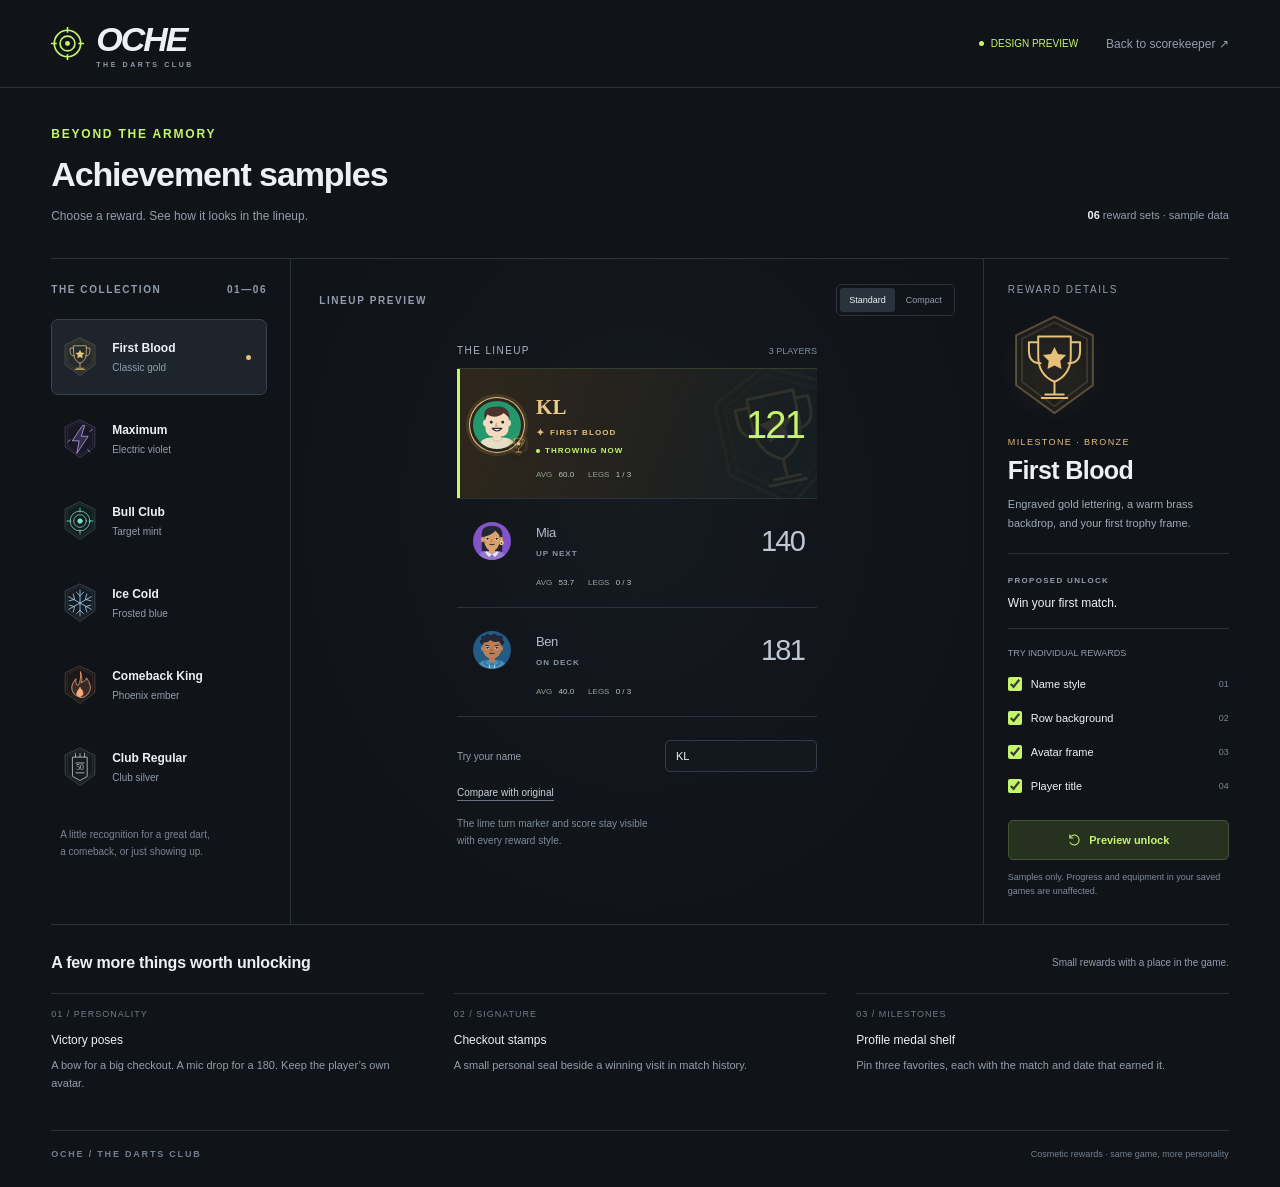
==== achievements-preview.html @ cd063f78 "Add comprehensive tests for achievements, avatar hair, and browser interactions - Implement achievem" ====
<!DOCTYPE html>
<html lang="en">
<head>
  <meta charset="UTF-8">
  <meta name="viewport" content="width=device-width, initial-scale=1">
  <meta name="theme-color" content="#101318">
  <link rel="icon" href="data:image/svg+xml,%3Csvg xmlns='http://www.w3.org/2000/svg' viewBox='0 0 40 40'%3E%3Crect width='40' height='40' rx='10' fill='%23242822'/%3E%3Ccircle cx='20' cy='20' r='13' fill='none' stroke='%23db4e2e' stroke-width='2'/%3E%3Ccircle cx='20' cy='20' r='7' fill='none' stroke='%23db4e2e' stroke-width='2'/%3E%3Ccircle cx='20' cy='20' r='2' fill='%23db4e2e'/%3E%3C/svg%3E">
  <title>OCHE — Achievement samples</title>
  <style>
    :root{color-scheme:dark;--page:#101318;--surface:#171c23;--line:#2a323e;--ink:#edf1f6;--muted:#929dad;--lime:#c5f56b;--reward:#e6bf78;--tint:#31291c;--light:#fff0c9;font-family:Arial,Helvetica,sans-serif}
    *{box-sizing:border-box}body{margin:0;background:var(--page);color:var(--ink)}button,input{font:inherit}button,a,input,label{ -webkit-tap-highlight-color:transparent}button{cursor:pointer}button:focus-visible,a:focus-visible,input:focus-visible{outline:2px solid var(--lime);outline-offset:5px}button{touch-action:manipulation}a{color:inherit;text-decoration:none}svg{display:block}button{color:inherit}button:disabled{opacity:.5;cursor:default}[hidden]{display:none!important}.eyebrow{font-size:10px;letter-spacing:1.8px;text-transform:uppercase;font-weight:700}.muted{color:var(--muted)}
    header{height:88px;border-bottom:1px solid var(--line);display:flex;align-items:center;justify-content:space-between;padding:0 4vw;gap:20px}.brand{display:flex;align-items:center;gap:12px}.brand svg{width:33px;color:var(--lime)}.brand strong{font-size:34px;font-weight:900;font-style:italic;letter-spacing:-2px}.brand small{display:block;font-size:7px;letter-spacing:2.6px;font-weight:700;color:var(--muted);margin-top:2px}.header-right{display:flex;align-items:center;gap:28px}.sample-label{font-size:10px;color:var(--lime);display:flex;align-items:center;gap:7px}.sample-label:before{content:"";width:5px;height:5px;border-radius:50%;background:currentColor}.back{font-size:12px;color:var(--muted)}.back:hover{color:var(--ink)}
    main{max-width:1400px;margin:auto;padding:36px 4vw 28px}.page-title{display:flex;justify-content:space-between;align-items:flex-end;margin-bottom:32px;gap:20px}.page-title .eyebrow{color:var(--lime);margin:0 0 12px}h1{font-size:34px;line-height:1.1;letter-spacing:-1.1px;margin:0;font-weight:700}.page-title p{font-size:12px;line-height:1.7;color:var(--muted);margin:12px 0 0}.sample-count{font-size:11px;color:var(--muted);white-space:nowrap;padding-bottom:5px}.sample-count b{color:var(--ink)}
    .studio{display:grid;grid-template-columns:240px minmax(320px,1fr) 246px;border-top:1px solid var(--line);border-bottom:1px solid var(--line);min-height:588px}.collection{padding:25px 23px 25px 0;border-right:1px solid var(--line)}.section-heading{display:flex;align-items:center;justify-content:space-between;color:var(--muted);margin:0 0 24px;font-size:10px;text-transform:uppercase;letter-spacing:1.6px}.collection-list{display:flex;flex-direction:column;gap:6px}.reward-option{border:1px solid transparent;background:transparent;padding:14px 10px;text-align:left;display:grid;grid-template-columns:38px 1fr 10px;gap:12px;align-items:center;border-radius:7px;min-height:76px;transition:background .2s,border-color .2s}.reward-option:hover{background:#1b222b}.reward-option[aria-pressed="true"]{background:#1d242b;border-color:#39434e}.option-art{width:36px;height:42px;color:var(--swatch)}.option-art svg{width:100%;height:100%}.option-text{min-width:0}.option-text strong{display:block;font-size:12px;font-weight:600}.option-text small{display:block;font-size:10px;color:var(--muted);margin-top:7px}.option-dot{height:5px;width:5px;border-radius:50%;background:transparent}.reward-option[aria-pressed="true"] .option-dot{background:var(--swatch)}.collection-foot{font-size:10px;color:#788595;line-height:1.7;margin:21px 9px 0}
    .preview{position:relative;min-width:0;padding:25px 28px 20px;overflow:hidden;background:radial-gradient(ellipse at 50% 37%,#25303a40,transparent 70%)}.preview-top{display:flex;justify-content:space-between;align-items:center;margin-bottom:18px;gap:12px}.preview-top .section-heading{margin:0}.size-mode{display:flex;gap:2px;padding:3px;border:1px solid var(--line);border-radius:5px}.size-mode button{background:transparent;border:0;font-size:9px;color:var(--muted);padding:7px 9px;border-radius:3px}.size-mode button[aria-pressed="true"]{background:#2a323c;color:var(--ink)}.lineup-shell{max-width:360px;margin:29px auto 0;transition:max-width .25s}.lineup-shell.compact{max-width:280px}.lineup-caption{display:flex;justify-content:space-between;color:#8290a0;align-items:center;margin-bottom:12px;font-size:9px}.lineup-caption strong{letter-spacing:1.4px;font-size:10px;color:#aab4c0;font-weight:500}.roster{border-top:1px solid #34402e;position:relative}.player-row{position:relative;isolation:isolate;display:grid;grid-template-columns:54px minmax(0,1fr) auto;gap:12px;align-items:center;padding:24px 13px 19px;border-bottom:1px solid var(--line);min-height:128px}.player-row>*{position:relative;z-index:1}.player-row.selected{background:#20291e;box-shadow:inset 3px 0 var(--lime);padding-top:26px}.player-row.other{padding:20px 13px;min-height:105px}.player-row.other .player-name{font-size:13px;font-weight:500;color:#b1bdcb}.player-row.other .score{color:#bec8d4;font-size:29px}.player-row.other .portrait{width:44px;height:44px}.player-row.other .turn-label{color:#8a96a5}.portrait{width:54px;height:54px;position:relative;flex-shrink:0;border-radius:50%;padding:3px;display:grid;place-items:center;transition:box-shadow .25s}.portrait>svg{width:100%;height:100%;border-radius:50%;overflow:hidden}.mini-medal{position:absolute;right:-5px;bottom:-5px;width:21px;height:24px;display:none;color:var(--reward);filter:drop-shadow(0 2px 2px #0008)}.mini-medal svg{width:100%;height:100%}.name-area{min-width:0}.player-name{font-size:21px;line-height:1.2;letter-spacing:-.4px;white-space:nowrap;overflow:hidden;text-overflow:ellipsis;display:block;max-width:100%}.turn-label{font-size:8px;color:var(--lime);letter-spacing:1px;margin-top:8px;font-weight:700;display:flex;gap:5px;align-items:center}.turn-label .pip{width:4px;height:4px;background:currentColor;border-radius:50%}.score{font-size:38px;line-height:1;letter-spacing:-1.8px;font-variant-numeric:tabular-nums;color:var(--lime);font-weight:500}.row-stats{grid-column:2/4;display:flex;align-items:center;gap:14px;font-size:8px;color:#93a28f;margin-top:3px}.row-stats b{font-weight:500;color:#bac6b6;margin-left:4px}.cosmetic-title{color:var(--reward);letter-spacing:1.1px;text-transform:uppercase;font-size:8px;font-weight:700;display:flex;gap:5px;align-items:center;margin-top:7px;white-space:nowrap;overflow:hidden;text-overflow:ellipsis}.cosmetic-title:before{content:"✦";font-size:10px}.row-art{position:absolute;inset:0;overflow:hidden;pointer-events:none;z-index:0;display:none}.row-art svg{position:absolute;width:135px;height:160px;right:-29px;top:-13px;color:var(--reward);opacity:.11;transform:rotate(-12deg)}.row-art:after{content:"";position:absolute;inset:0;background:repeating-linear-gradient(115deg,transparent 0 35px,#ffffff03 35px 36px)}
    .show-background .selected{background:linear-gradient(105deg,var(--tint),#171e22 92%)}.show-background .row-art{display:block}.show-frame .selected .portrait{box-shadow:0 0 0 1px var(--reward),0 0 0 4px color-mix(in srgb,var(--reward) 12%,transparent)}.show-frame .mini-medal{display:block}.show-name .selected .player-name{color:var(--reward)}.theme-gold.show-name .selected .player-name{font-family:Georgia,'Times New Roman',serif;font-weight:700;letter-spacing:.1px;background:linear-gradient(120deg,var(--reward),var(--light),var(--reward));background-clip:text;-webkit-background-clip:text;color:transparent}.theme-maximum.show-name .selected .player-name{font-weight:900;font-style:italic;text-transform:uppercase;letter-spacing:.4px;text-shadow:2px 2px 0 #774597}.theme-bull.show-name .selected .player-name{font-weight:700;letter-spacing:1.3px}.theme-ice.show-name .selected .player-name{font-weight:700;letter-spacing:1px;text-shadow:0 0 13px #9cdcff55}.theme-comeback.show-name .selected .player-name{font-weight:900;font-style:italic;text-transform:uppercase;background:linear-gradient(0deg,#f48360,#ffe5a5);background-clip:text;-webkit-background-clip:text;color:transparent}.theme-regular.show-name .selected .player-name{font-family:Georgia,'Times New Roman',serif;letter-spacing:.5px;font-weight:500}.theme-maximum.show-background .row-art:after{background:repeating-linear-gradient(-55deg,transparent 0 22px,#ba94ff0b 22px 24px)}.theme-bull.show-background .row-art svg{transform:rotate(0);right:-18px;opacity:.15}.theme-ice.show-background .row-art:after{background:linear-gradient(125deg,transparent 30%,#bce8ff08 30.5%,transparent 31%,transparent 60%,#bce8ff08 60.5%,transparent 61%)}
    .preview-footer{max-width:360px;margin:23px auto 0}.name-input{display:flex;align-items:center;justify-content:space-between;gap:15px;font-size:10px;color:var(--muted)}.name-input input{min-width:0;width:152px;border:1px solid #323c48;border-radius:5px;padding:9px 10px;background:#13181e;color:var(--ink);font-size:11px}.preview-note{font-size:10px;line-height:1.7;color:#7e8b9b;margin:14px 0 0}.compare{background:transparent;border:0;padding:0 0 2px;font-size:10px;color:#c7d1dd;border-bottom:1px solid #65717e;margin-top:15px}.compare:hover{color:var(--lime)}
    .inspector{border-left:1px solid var(--line);padding:25px 0 25px 24px;min-width:0}.inspector .section-heading{margin-bottom:17px}.emblem{height:107px;margin:2px 0 18px;color:var(--reward);display:flex;align-items:center;position:relative}.emblem:before{content:"";position:absolute;width:112px;height:112px;background:radial-gradient(circle,color-mix(in srgb,var(--reward) 9%,transparent),transparent 69%);left:-10px;top:0}.emblem svg{width:93px;height:107px;filter:drop-shadow(0 6px 9px #0004)}.reward-level{font-size:9px;letter-spacing:1.4px;text-transform:uppercase;color:var(--reward);margin:0 0 9px}h2{font-size:25px;font-weight:600;letter-spacing:-.6px;margin:0 0 10px}.reward-description{font-size:11px;line-height:1.7;color:#9eabba;margin:0}.condition{margin:20px 0 19px;padding:15px 0;border-top:1px solid var(--line);border-bottom:1px solid var(--line)}.condition .eyebrow{font-size:8px;color:var(--muted);letter-spacing:1.3px}.condition p{font-size:12px;line-height:1.6;margin:7px 0 0}.components{border:0;padding:0;margin:0}.components legend{font-size:9px;color:var(--muted);padding:0;margin-bottom:9px}.component{display:flex;gap:9px;align-items:center;font-size:11px;min-height:34px;cursor:pointer}.component input{accent-color:var(--lime);width:14px;height:14px;margin:0}.component span:last-child{margin-left:auto;font-size:9px;color:#798898}.replay{border:1px solid #455335;background:#26321f;color:var(--lime);font-size:11px;font-weight:700;min-height:40px;width:100%;border-radius:5px;margin-top:17px;display:flex;align-items:center;justify-content:center;gap:8px}.replay:hover{background:#344329}.replay svg{width:14px;height:14px}.sample-note{font-size:9px;color:#7e8b9b;line-height:1.6;margin:10px 0 0}
    .more{padding:29px 0 12px}.more-heading{display:flex;justify-content:space-between;align-items:center;gap:20px;margin-bottom:21px}.more h2{font-size:16px;letter-spacing:-.2px;margin:0}.more-heading p{font-size:10px;color:var(--muted);margin:0}.ideas{display:grid;grid-template-columns:repeat(3,1fr);gap:30px}.idea{border-top:1px solid var(--line);padding-top:15px}.idea-number{font-size:9px;letter-spacing:1px;color:#6e7e8b;display:block;margin-bottom:11px}.idea strong{font-size:12px;font-weight:500}.idea p{font-size:11px;line-height:1.7;color:var(--muted);margin:8px 0 0}footer{border-top:1px solid var(--line);margin-top:25px;padding-top:18px;display:flex;justify-content:space-between;gap:20px;font-size:9px;color:#72808f}.footer-brand{letter-spacing:1.8px;font-weight:700}
    .unlock-toast{position:absolute;left:20px;right:20px;bottom:21px;z-index:5;display:flex;align-items:center;gap:14px;padding:18px 21px;border:1px solid color-mix(in srgb,var(--reward) 50%,#2a323e);border-radius:8px;background:#111820f5;box-shadow:0 10px 40px #0008;pointer-events:none;animation:unlock-in .5s cubic-bezier(.2,.8,.2,1) both}.unlock-toast svg{width:42px;height:48px;color:var(--reward)}.unlock-toast small{display:block;color:var(--reward);font-size:8px;letter-spacing:2px;margin-bottom:6px}.unlock-toast strong{font-size:17px;font-weight:600}.unlock-toast p{font-size:10px;color:var(--muted);margin:5px 0 0}.is-revealing .selected{animation:row-reveal .55s ease-out both}.is-unlocking .selected:after{content:"";position:absolute;inset:0;pointer-events:none;background:linear-gradient(110deg,transparent 25%,#ffffff1a 49%,transparent 73%);background-size:250% 100%;animation:reward-shine 1.2s ease-out 1}.theme-ice.show-frame .portrait:after{content:"";position:absolute;width:5px;height:5px;right:0;top:5px;background:#edfbff;transform:rotate(45deg);box-shadow:0 0 9px #afddff;animation:glint 5s ease-in-out infinite}.theme-maximum.show-name .selected .player-name{animation:name-glow 5s ease-in-out infinite}
    @keyframes row-reveal{from{opacity:.4;transform:translateY(6px)}to{opacity:1;transform:none}}@keyframes unlock-in{from{opacity:0;transform:translateY(16px) scale(.97)}to{opacity:1;transform:none}}@keyframes reward-shine{from{background-position:150% 0}to{background-position:-100% 0}}@keyframes glint{0%,70%,100%{opacity:.3;transform:rotate(45deg) scale(.6)}80%{opacity:1;transform:rotate(135deg) scale(1.3)}}@keyframes name-glow{0%,80%,100%{filter:brightness(1)}90%{filter:brightness(1.35)}}
    @media(min-width:1500px){main{padding-top:42px}.studio{grid-template-columns:260px minmax(360px,1fr) 265px}.preview{padding-left:40px;padding-right:40px}}
    @media(max-width:1090px){main{padding-left:25px;padding-right:25px}.studio{grid-template-columns:205px minmax(280px,1fr) 215px}.collection{padding-right:14px}.reward-option{padding-left:6px;gap:9px;grid-template-columns:30px 1fr 5px}.option-art{width:30px}.preview{padding-left:18px;padding-right:18px}.inspector{padding-left:18px}.player-row{grid-template-columns:46px minmax(0,1fr) auto;gap:10px;padding-left:11px;padding-right:11px}.portrait{width:46px;height:46px}.score{font-size:33px}.player-name{font-size:19px}}
    @media(max-width:850px){.studio{grid-template-columns:minmax(0,1fr) 245px}.collection{grid-column:1/-1;border-right:0;border-bottom:1px solid var(--line);padding:20px 0}.collection .section-heading{margin-bottom:13px}.collection-list{display:grid;grid-template-columns:repeat(3,1fr);gap:5px}.reward-option{min-height:65px;padding:9px 12px}.collection-foot{display:none}.preview{padding-top:23px;padding-bottom:28px}.lineup-shell{margin-top:25px}.inspector{padding-bottom:25px}.ideas{gap:20px;grid-template-columns:repeat(2,1fr)}.sample-count{display:none}}
    @media(max-width:580px){header{height:75px;padding:0 20px}.brand strong{font-size:29px}.brand svg{width:27px}.header-right{gap:12px}.sample-label{font-size:9px}.back{font-size:0}.back:after{content:"Back ↗";font-size:10px}main{padding:26px 18px 22px}h1{font-size:29px}.page-title{margin-bottom:25px}.page-title p{font-size:11px;max-width:270px}.studio{display:flex;flex-direction:column}.collection{padding-top:17px}.collection-list{grid-template-columns:repeat(2,minmax(0,1fr))}.reward-option{padding:9px;gap:8px}.option-text strong{font-size:11px}.option-text small{font-size:9px}.preview{padding:22px 5px 25px}.preview-top{padding:0 5px}.lineup-shell{max-width:360px}.player-row{grid-template-columns:54px minmax(0,1fr) auto;padding-left:16px;padding-right:16px;gap:12px}.portrait{width:54px;height:54px}.player-name{font-size:21px}.score{font-size:38px}.inspector{border-left:0;border-top:1px solid var(--line);padding:24px 5px}.emblem{float:right;width:84px;height:105px;margin:0 4px 10px 14px}.emblem svg{width:84px}.reward-description{min-height:38px}.condition{clear:both;margin-top:22px}.components{display:grid;grid-template-columns:1fr 1fr;gap:3px 24px}.components legend{margin-bottom:13px}.component span:last-child{display:none}.more{padding-top:26px}.more-heading{align-items:flex-start;flex-direction:column;gap:9px}.ideas{gap:24px}.idea p{font-size:10px}.unlock-toast{left:8px;right:8px;bottom:20px}footer{line-height:1.7}.lineup-shell.compact .player-row{grid-template-columns:44px minmax(0,1fr) auto;gap:10px;padding-left:10px;padding-right:10px}.lineup-shell.compact .portrait{width:44px;height:44px}.lineup-shell.compact .score{font-size:32px}.lineup-shell.compact .player-name{font-size:18px}}
    @media(prefers-reduced-motion:reduce){*,*:before,*:after{animation:none!important;transition:none!important;scroll-behavior:auto!important}}
  </style>
</head>
<body>
  <header>
    <a class="brand" href="index.html" aria-label="OCHE scorekeeper"><svg viewBox="0 0 40 40" fill="none" stroke="currentColor" stroke-width="2" aria-hidden="true"><circle cx="20" cy="20" r="16"/><circle cx="20" cy="20" r="9"/><circle cx="20" cy="20" r="2" fill="currentColor"/><path d="M20 0v7M40 20h-7M20 40v-7M0 20h7"/></svg><span><strong>OCHE</strong><small>THE DARTS CLUB</small></span></a>
    <div class="header-right"><span class="sample-label">DESIGN PREVIEW</span><a class="back" href="index.html">Back to scorekeeper ↗</a></div>
  </header>
  <main>
    <div class="page-title"><div><p class="eyebrow">Beyond the armory</p><h1>Achievement samples</h1><p>Choose a reward. See how it looks in the lineup.</p></div><span class="sample-count"><b>06</b> reward sets · sample data</span></div>
    <div class="studio" id="studio">
      <section class="collection" aria-labelledby="collection-heading"><h2 class="section-heading" id="collection-heading">The collection <span>01—06</span></h2><div class="collection-list" id="collection"></div><p class="collection-foot">A little recognition for a great dart,<br>a comeback, or just showing up.</p></section>
      <section class="preview" aria-labelledby="preview-heading">
        <div class="preview-top"><h2 class="section-heading" id="preview-heading">Lineup preview</h2><div class="size-mode" role="group" aria-label="Lineup width"><button type="button" data-width="normal" aria-pressed="true">Standard</button><button type="button" data-width="compact" aria-pressed="false">Compact</button></div></div>
        <div class="lineup-shell" id="lineup-shell"><div class="lineup-caption"><strong>THE LINEUP</strong><span>3 PLAYERS</span></div><div class="roster" id="roster">
          <section class="player-row selected" aria-label="Your player preview">
            <div class="row-art" id="row-art" aria-hidden="true"></div>
            <div class="portrait"><svg viewBox="0 0 100 100" xmlns="http://www.w3.org/2000/svg" aria-hidden="true"><rect width="100" height="100" fill="#24976c"/><g class="avatar-character"><path d="M13 103V94Q15 77 37 76H63Q85 77 87 94V103" fill="#e8dec6"/><path d="M42 65H58V79Q50 87 42 79Z" fill="#f7d9bd"/><path d="M42 69Q50 76 58 69" fill="none" stroke="#252936" opacity=".15" stroke-width="5"/><path d="M39 79Q50 89 61 79" fill="none" stroke="#252936" stroke-opacity=".3"/><g fill="#f7d9bd"><ellipse cx="26" cy="46" rx="5" ry="7"/><ellipse cx="74" cy="46" rx="5" ry="7"/><rect x="26" y="20" width="48" height="54" rx="16"/></g><g fill="#4b332d"><path d="M25 39Q17 13 46 12Q75 8 77 36L64 25Q47 39 30 28Z"/></g><g stroke="#252936" stroke-width="2.5" stroke-linecap="round" stroke-linejoin="round" fill="none"><g transform="translate(0 44)"><g class="avatar-eyes"><g transform="translate(0 -44)"><ellipse cx="38" cy="44" rx="4" ry="4.5" fill="#fff" stroke="none"/><ellipse cx="62" cy="44" rx="4" ry="4.5" fill="#fff" stroke="none"/><circle cx="38" cy="44" r="2" fill="#252936"/><circle cx="62" cy="44" r="2" fill="#252936"/></g></g></g><path d="M49 47L47 52H51" opacity=".3"/><path d="M40 57Q50 68 60 57Z" fill="#fff"/></g></g></svg><span class="mini-medal" id="mini-medal" aria-hidden="true"></span></div>
            <div class="name-area"><strong class="player-name" id="preview-name">KL</strong><span class="cosmetic-title" id="cosmetic-title">First blood</span><span class="turn-label"><i class="pip"></i>THROWING NOW</span></div>
            <strong class="score">121</strong><div class="row-stats"><span>AVG <b>60.0</b></span><span>LEGS <b>1 / 3</b></span></div>
          </section>
          <section class="player-row other"><div class="portrait"><svg viewBox="0 0 100 100" xmlns="http://www.w3.org/2000/svg" aria-hidden="true"><rect width="100" height="100" fill="#8254c7"/><g class="avatar-character"><path d="M23 76V38Q20 10 50 10T77 38V80Z" fill="#232735"/><path d="M13 103V94Q15 77 37 76H63Q85 77 87 94V103" fill="#9577d4"/><path d="M42 65H58V79Q50 87 42 79Z" fill="#dca06b"/><path d="M42 69Q50 76 58 69" fill="none" stroke="#252936" opacity=".15" stroke-width="5"/><path d="M36 77L50 85L42 92L32 81ZM64 77L50 85L58 92L68 81Z" fill="#fff" fill-opacity=".8"/><path d="M50 86V100" stroke="#252936" stroke-opacity=".4"/><g fill="#dca06b"><ellipse cx="26" cy="46" rx="5" ry="7"/><ellipse cx="74" cy="46" rx="5" ry="7"/><ellipse cx="50" cy="46" rx="21" ry="30"/></g><g fill="#232735"><path d="M25 39Q19 12 49 12Q78 12 75 41Q66 30 59 23Q45 38 25 39Z"/></g><g stroke="#252936" stroke-width="2.5" stroke-linecap="round" stroke-linejoin="round" fill="none"><g transform="translate(0 44)"><g class="avatar-eyes"><g transform="translate(0 -44)"><ellipse cx="38" cy="44" rx="4" ry="4.5" fill="#fff" stroke="none"/><ellipse cx="62" cy="44" rx="4" ry="4.5" fill="#fff" stroke="none"/><circle cx="38" cy="44" r="2" fill="#252936"/><circle cx="62" cy="44" r="2" fill="#252936"/></g></g></g><path d="M49 47L47 52H51" opacity=".3"/><path d="M44 59Q50 61 56 59" fill="none"/></g><circle cx="75" cy="55" r="4" fill="none" stroke="#fff0a3" stroke-width="3"/></g></svg></div><div class="name-area"><strong class="player-name">Mia</strong><span class="turn-label">UP NEXT</span></div><strong class="score">140</strong><div class="row-stats"><span>AVG <b>53.7</b></span><span>LEGS <b>0 / 3</b></span></div></section>
          <section class="player-row other"><div class="portrait"><svg viewBox="0 0 100 100" xmlns="http://www.w3.org/2000/svg" aria-hidden="true"><rect width="100" height="100" fill="#215b86"/><g class="avatar-character"><path d="M13 103V94Q15 77 37 76H63Q85 77 87 94V103" fill="#458fbb"/><path d="M42 65H58V79Q50 87 42 79Z" fill="#bc7e53"/><path d="M42 69Q50 76 58 69" fill="none" stroke="#252936" opacity=".15" stroke-width="5"/><path d="M36 77L29 84L42 93L50 86L58 93L71 84L64 77" fill="none" stroke="#252936" stroke-opacity=".35" stroke-width="3"/><path d="M43 89V97M57 89V97" stroke="#fff" stroke-width="2"/><g fill="#bc7e53"><ellipse cx="26" cy="46" rx="5" ry="7"/><ellipse cx="74" cy="46" rx="5" ry="7"/><ellipse cx="50" cy="46" rx="25" ry="27"/></g><g fill="#232735"><path d="M24 36Q12 28 23 22Q17 11 31 13Q36 2 46 12Q58 2 65 13Q81 9 78 23Q88 32 75 38L69 27Q55 32 46 24Q35 34 29 28Z"/></g><g stroke="#252936" stroke-width="2.5" stroke-linecap="round" stroke-linejoin="round" fill="none"><g transform="translate(0 44)"><g class="avatar-eyes"><g transform="translate(0 -44)"><ellipse cx="38" cy="44" rx="4" ry="4.5" fill="#fff" stroke="none"/><ellipse cx="62" cy="44" rx="4" ry="4.5" fill="#fff" stroke="none"/><circle cx="38" cy="44" r="2" fill="#252936"/><circle cx="62" cy="44" r="2" fill="#252936"/></g></g></g><path d="M49 47L47 52H51" opacity=".3"/><path d="M44 59H56M33 37L42 39M58 39L67 37" fill="none"/></g></g></svg></div><div class="name-area"><strong class="player-name">Ben</strong><span class="turn-label">ON DECK</span></div><strong class="score">181</strong><div class="row-stats"><span>AVG <b>40.0</b></span><span>LEGS <b>0 / 3</b></span></div></section>
        </div></div>
        <div class="preview-footer"><label class="name-input" for="sample-name">Try your name<input id="sample-name" maxlength="32" value="KL" autocomplete="off" spellcheck="false"></label><button class="compare" id="compare" type="button" aria-pressed="false">Compare with original</button><p class="preview-note">The lime turn marker and score stay visible<br>with every reward style.</p></div>
        <div class="unlock-toast" id="unlock-toast" role="status" hidden></div>
      </section>
      <aside class="inspector" aria-labelledby="reward-name">
        <p class="section-heading">Reward details</p><div class="emblem" id="emblem" aria-hidden="true"></div><p class="reward-level" id="reward-level"></p><h2 id="reward-name"></h2><p class="reward-description" id="reward-description"></p>
        <div class="condition"><span class="eyebrow">Proposed unlock</span><p id="condition"></p></div>
        <fieldset class="components"><legend>TRY INDIVIDUAL REWARDS</legend><label class="component"><input type="checkbox" data-component="name" checked><span>Name style</span><span>01</span></label><label class="component"><input type="checkbox" data-component="background" checked><span>Row background</span><span>02</span></label><label class="component"><input type="checkbox" data-component="frame" checked><span>Avatar frame</span><span>03</span></label><label class="component"><input type="checkbox" data-component="title" checked><span>Player title</span><span>04</span></label></fieldset>
        <button type="button" class="replay" id="replay"><svg viewBox="0 0 20 20" fill="none" stroke="currentColor" stroke-width="1.5" aria-hidden="true"><path d="M4 7a7 7 0 1 1 0 6M4 2v5h5"/></svg>Preview unlock</button><p class="sample-note">Samples only. Progress and equipment in your saved games are unaffected.</p>
      </aside>
    </div>
    <section class="more" aria-labelledby="more-heading"><div class="more-heading"><h2 id="more-heading">A few more things worth unlocking</h2><p>Small rewards with a place in the game.</p></div><div class="ideas">
      <article class="idea"><span class="idea-number">01 / PERSONALITY</span><strong>Victory poses</strong><p>A bow for a big checkout. A mic drop for a 180. Keep the player’s own avatar.</p></article>
      <article class="idea"><span class="idea-number">02 / SIGNATURE</span><strong>Checkout stamps</strong><p>A small personal seal beside a winning visit in match history.</p></article>
      <article class="idea"><span class="idea-number">03 / MILESTONES</span><strong>Profile medal shelf</strong><p>Pin three favorites, each with the match and date that earned it.</p></article>
    </div></section>
    <footer><span class="footer-brand">OCHE / THE DARTS CLUB</span><span>Cosmetic rewards · same game, more personality</span></footer>
  </main>
  <script>
    const symbols={
      gold:'<path d="M26 20H54V37Q54 53 40 59Q26 53 26 37Z"/><path d="M26 25H18V32Q18 43 28 43M54 25H62V32Q62 43 52 43M40 59V70M29 73H51M32 70H48"/><path d="m40 29 3 6 7 1-5 5 1 7-6-3-6 3 1-7-5-5 7-1Z" fill="currentColor" stroke="none"/>',
      maximum:'<path d="m45 16-22 33h15l-5 28 25-38H43l7-23Z" fill="currentColor" fill-opacity=".17"/><path d="M18 47 13 51M62 28l5-4M57 69l5 5"/>',
      bull:'<circle cx="40" cy="45" r="22"/><circle cx="40" cy="45" r="14"/><circle cx="40" cy="45" r="5" fill="currentColor"/><path d="M40 16v9M40 65v9M11 45h9M60 45h9"/>',
      ice:'<path d="M40 16v58M15 31l50 28M15 59l50-28M32 21l8 8 8-8M32 69l8-8 8 8M16 40l12-3-3-12M55 65l-3-12 12-3M16 50l12 3-3 12M55 25l-3 12 12 3"/>',
      comeback:'<path d="M41 16Q47 33 42 40Q56 34 54 29Q71 50 57 66Q43 81 26 64Q15 49 31 31Q29 45 36 46Q43 35 41 16Z" fill="currentColor" fill-opacity=".13"/><path d="M40 51q-15 18 0 20q14-5 0-20Z" fill="currentColor"/>',
      regular:'<path d="M24 23h32v43l-16 9-16-9Z"/><path d="M30 23V15M40 23V15M50 23V15M31 36h18M31 58h18"/><text x="40" y="52" text-anchor="middle" fill="currentColor" stroke="none" font-size="17" font-family="Georgia,serif">50</text>'
    };
    const rewards=[
      {id:'gold',name:'First Blood',tag:'The first of many',category:'Milestone · bronze',color:'#e6bf78',light:'#fff0c9',tint:'#30271b',title:'First blood',description:'Engraved gold lettering, a warm brass backdrop, and your first trophy frame.',condition:'Win your first match.',kind:'Classic gold'},
      {id:'maximum',name:'Maximum',tag:'Three perfect darts',category:'Skill · epic',color:'#c6a0ff',light:'#f0dfff',tint:'#2d203e',title:'Maximum maker',description:'Electric violet, a bold italic name, and a lightning-cut backdrop.',condition:'Score 180 in a single visit: T20 + T20 + T20.',kind:'Electric violet'},
      {id:'bull',name:'Bull Club',tag:'Right on the money',category:'Accuracy · rare',color:'#77e6d0',light:'#dbfff5',tint:'#18312e',title:'Dead center',description:'Clean mint lettering, concentric target rings, and a bullseye seal.',condition:'Hit 25 bullseyes across your recorded games.',kind:'Target mint'},
      {id:'ice',name:'Ice Cold',tag:'Pressure? What pressure?',category:'Checkout · rare',color:'#a9dfff',light:'#f0faff',tint:'#1b2b3a',title:'Ice cold',description:'Frosted lettering, a cut-glass background, and a glint on the avatar frame.',condition:'Finish a leg with a checkout visit of 100 or more.',kind:'Frosted blue'},
      {id:'comeback',name:'Comeback King',tag:'Never count you out',category:'Resilience · epic',color:'#ffaa78',light:'#ffe8b9',tint:'#35251e',title:'Comeback king',description:'Ember lettering and a phoenix flame. A little heat for a very good recovery.',condition:'Win a leg after trailing the leader by 100+ points.',kind:'Phoenix ember'},
      {id:'regular',name:'Club Regular',tag:'Your usual spot',category:'Dedication · silver',color:'#c8d3de',light:'#f2f5f8',tint:'#252c34',title:'Club regular',description:'A quiet silver nameplate and a club crest for showing up, win or lose.',condition:'Complete 50 matches.',kind:'Club silver'}
    ];
    const $=selector=>document.querySelector(selector);
    let selected=rewards[0],comparing=false,unlockTimer,revealTimer;
    const medal=id=>`<svg viewBox="0 0 80 90" fill="none" stroke="currentColor" stroke-width="1.7" stroke-linecap="round" stroke-linejoin="round" aria-hidden="true"><path d="m40 3 33 16v43L40 86 7 62V19Z" fill="currentColor" fill-opacity=".04" stroke-opacity=".32"/><path d="m40 8 28 14v37L40 80 12 59V22Z" stroke-opacity=".15"/>${symbols[id]}</svg>`;
    $('#collection').innerHTML=rewards.map((r,i)=>`<button type="button" class="reward-option" data-reward="${r.id}" aria-pressed="${i===0}" style="--swatch:${r.color}"><span class="option-art">${medal(r.id)}</span><span class="option-text"><strong>${r.name}</strong><small>${r.kind}</small></span><span class="option-dot"></span></button>`).join('');
    function applyComponents(){
      for(const box of document.querySelectorAll('[data-component]'))$('#roster').classList.toggle('show-'+box.dataset.component,box.checked&&!comparing);
      $('#cosmetic-title').hidden=comparing||!$('[data-component="title"]').checked;
      $('#compare').textContent=comparing?'Return to reward style':'Compare with original';
      $('#compare').setAttribute('aria-pressed',String(comparing));
    }
    function selectReward(id){
      selected=rewards.find(r=>r.id===id);comparing=false;
      clearTimeout(unlockTimer);clearTimeout(revealTimer);$('#unlock-toast').hidden=true;$('#roster').classList.remove('is-unlocking');
      document.documentElement.style.setProperty('--reward',selected.color);
      document.documentElement.style.setProperty('--light',selected.light);
      document.documentElement.style.setProperty('--tint',selected.tint);
      document.querySelectorAll('[data-reward]').forEach(button=>button.setAttribute('aria-pressed',String(button.dataset.reward===id)));
      $('#roster').className='roster theme-'+id;
      $('#reward-name').textContent=selected.name;$('#reward-level').textContent=selected.category;$('#reward-description').textContent=selected.description;$('#condition').textContent=selected.condition;$('#cosmetic-title').textContent=selected.title;
      for(const target of ['#emblem','#mini-medal','#row-art'])$(target).innerHTML=medal(id);
      applyComponents();void $('#roster').offsetWidth;$('#roster').classList.add('is-revealing');
      revealTimer=setTimeout(()=>$('#roster').classList.remove('is-revealing'),650);
    }
    $('#collection').addEventListener('click',event=>{const button=event.target.closest('[data-reward]');if(button)selectReward(button.dataset.reward);});
    document.querySelectorAll('[data-component]').forEach(input=>input.addEventListener('change',()=>{comparing=false;applyComponents();}));
    $('#sample-name').addEventListener('input',event=>{const name=event.target.value.trim()||'KL';$('#preview-name').textContent=name;$('#preview-name').title=name;});
    $('#compare').addEventListener('click',()=>{comparing=!comparing;applyComponents();});
    document.querySelectorAll('[data-width]').forEach(button=>button.addEventListener('click',()=>{
      $('#lineup-shell').classList.toggle('compact',button.dataset.width==='compact');
      document.querySelectorAll('[data-width]').forEach(item=>item.setAttribute('aria-pressed',String(item===button)));
    }));
    $('#replay').addEventListener('click',()=>{
      clearTimeout(unlockTimer);comparing=false;applyComponents();
      $('#unlock-toast').hidden=true;$('#roster').classList.remove('is-unlocking');void $('#roster').offsetWidth;
      $('#unlock-toast').innerHTML=medal(selected.id)+`<div><small>ACHIEVEMENT UNLOCKED</small><strong>${selected.name}</strong><p>${selected.tag}</p></div>`;
      $('#unlock-toast').hidden=false;$('#roster').classList.add('is-unlocking');
      if(matchMedia('(max-width:580px)').matches)$('.preview').scrollIntoView({behavior:matchMedia('(prefers-reduced-motion: reduce)').matches?'auto':'smooth',block:'center'});
      unlockTimer=setTimeout(()=>{$('#unlock-toast').hidden=true;$('#roster').classList.remove('is-unlocking');},3600);
    });
    selectReward('gold');
  </script>
</body>
</html>
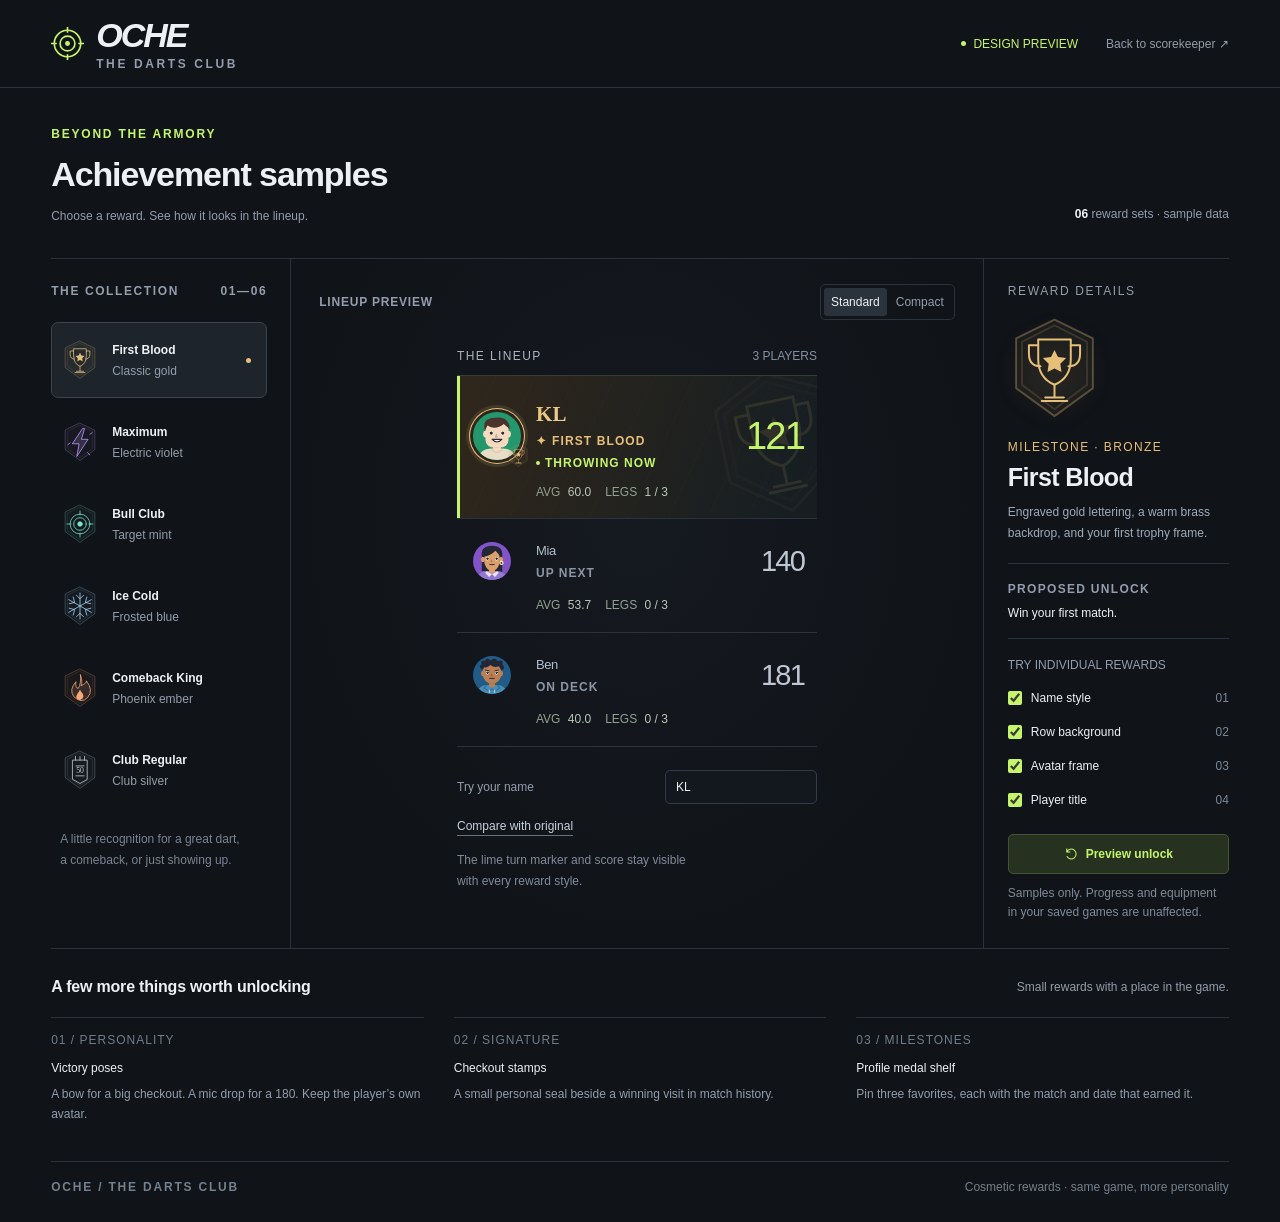
==== commit 3c643b25: "Refactor code structure for improved readability and maintainability" ====
--- a/achievements-preview.html
+++ b/achievements-preview.html
@@ -8,28 +8,29 @@
   <title>OCHE — Achievement samples</title>
   <style>
     :root{color-scheme:dark;--page:#101318;--surface:#171c23;--line:#2a323e;--ink:#edf1f6;--muted:#929dad;--lime:#c5f56b;--reward:#e6bf78;--tint:#31291c;--light:#fff0c9;font-family:Arial,Helvetica,sans-serif}
-    *{box-sizing:border-box}body{margin:0;background:var(--page);color:var(--ink)}button,input{font:inherit}button,a,input,label{ -webkit-tap-highlight-color:transparent}button{cursor:pointer}button:focus-visible,a:focus-visible,input:focus-visible{outline:2px solid var(--lime);outline-offset:5px}button{touch-action:manipulation}a{color:inherit;text-decoration:none}svg{display:block}button{color:inherit}button:disabled{opacity:.5;cursor:default}[hidden]{display:none!important}.eyebrow{font-size:10px;letter-spacing:1.8px;text-transform:uppercase;font-weight:700}.muted{color:var(--muted)}
-    header{height:88px;border-bottom:1px solid var(--line);display:flex;align-items:center;justify-content:space-between;padding:0 4vw;gap:20px}.brand{display:flex;align-items:center;gap:12px}.brand svg{width:33px;color:var(--lime)}.brand strong{font-size:34px;font-weight:900;font-style:italic;letter-spacing:-2px}.brand small{display:block;font-size:7px;letter-spacing:2.6px;font-weight:700;color:var(--muted);margin-top:2px}.header-right{display:flex;align-items:center;gap:28px}.sample-label{font-size:10px;color:var(--lime);display:flex;align-items:center;gap:7px}.sample-label:before{content:"";width:5px;height:5px;border-radius:50%;background:currentColor}.back{font-size:12px;color:var(--muted)}.back:hover{color:var(--ink)}
-    main{max-width:1400px;margin:auto;padding:36px 4vw 28px}.page-title{display:flex;justify-content:space-between;align-items:flex-end;margin-bottom:32px;gap:20px}.page-title .eyebrow{color:var(--lime);margin:0 0 12px}h1{font-size:34px;line-height:1.1;letter-spacing:-1.1px;margin:0;font-weight:700}.page-title p{font-size:12px;line-height:1.7;color:var(--muted);margin:12px 0 0}.sample-count{font-size:11px;color:var(--muted);white-space:nowrap;padding-bottom:5px}.sample-count b{color:var(--ink)}
-    .studio{display:grid;grid-template-columns:240px minmax(320px,1fr) 246px;border-top:1px solid var(--line);border-bottom:1px solid var(--line);min-height:588px}.collection{padding:25px 23px 25px 0;border-right:1px solid var(--line)}.section-heading{display:flex;align-items:center;justify-content:space-between;color:var(--muted);margin:0 0 24px;font-size:10px;text-transform:uppercase;letter-spacing:1.6px}.collection-list{display:flex;flex-direction:column;gap:6px}.reward-option{border:1px solid transparent;background:transparent;padding:14px 10px;text-align:left;display:grid;grid-template-columns:38px 1fr 10px;gap:12px;align-items:center;border-radius:7px;min-height:76px;transition:background .2s,border-color .2s}.reward-option:hover{background:#1b222b}.reward-option[aria-pressed="true"]{background:#1d242b;border-color:#39434e}.option-art{width:36px;height:42px;color:var(--swatch)}.option-art svg{width:100%;height:100%}.option-text{min-width:0}.option-text strong{display:block;font-size:12px;font-weight:600}.option-text small{display:block;font-size:10px;color:var(--muted);margin-top:7px}.option-dot{height:5px;width:5px;border-radius:50%;background:transparent}.reward-option[aria-pressed="true"] .option-dot{background:var(--swatch)}.collection-foot{font-size:10px;color:#788595;line-height:1.7;margin:21px 9px 0}
-    .preview{position:relative;min-width:0;padding:25px 28px 20px;overflow:hidden;background:radial-gradient(ellipse at 50% 37%,#25303a40,transparent 70%)}.preview-top{display:flex;justify-content:space-between;align-items:center;margin-bottom:18px;gap:12px}.preview-top .section-heading{margin:0}.size-mode{display:flex;gap:2px;padding:3px;border:1px solid var(--line);border-radius:5px}.size-mode button{background:transparent;border:0;font-size:9px;color:var(--muted);padding:7px 9px;border-radius:3px}.size-mode button[aria-pressed="true"]{background:#2a323c;color:var(--ink)}.lineup-shell{max-width:360px;margin:29px auto 0;transition:max-width .25s}.lineup-shell.compact{max-width:280px}.lineup-caption{display:flex;justify-content:space-between;color:#8290a0;align-items:center;margin-bottom:12px;font-size:9px}.lineup-caption strong{letter-spacing:1.4px;font-size:10px;color:#aab4c0;font-weight:500}.roster{border-top:1px solid #34402e;position:relative}.player-row{position:relative;isolation:isolate;display:grid;grid-template-columns:54px minmax(0,1fr) auto;gap:12px;align-items:center;padding:24px 13px 19px;border-bottom:1px solid var(--line);min-height:128px}.player-row>*{position:relative;z-index:1}.player-row.selected{background:#20291e;box-shadow:inset 3px 0 var(--lime);padding-top:26px}.player-row.other{padding:20px 13px;min-height:105px}.player-row.other .player-name{font-size:13px;font-weight:500;color:#b1bdcb}.player-row.other .score{color:#bec8d4;font-size:29px}.player-row.other .portrait{width:44px;height:44px}.player-row.other .turn-label{color:#8a96a5}.portrait{width:54px;height:54px;position:relative;flex-shrink:0;border-radius:50%;padding:3px;display:grid;place-items:center;transition:box-shadow .25s}.portrait>svg{width:100%;height:100%;border-radius:50%;overflow:hidden}.mini-medal{position:absolute;right:-5px;bottom:-5px;width:21px;height:24px;display:none;color:var(--reward);filter:drop-shadow(0 2px 2px #0008)}.mini-medal svg{width:100%;height:100%}.name-area{min-width:0}.player-name{font-size:21px;line-height:1.2;letter-spacing:-.4px;white-space:nowrap;overflow:hidden;text-overflow:ellipsis;display:block;max-width:100%}.turn-label{font-size:8px;color:var(--lime);letter-spacing:1px;margin-top:8px;font-weight:700;display:flex;gap:5px;align-items:center}.turn-label .pip{width:4px;height:4px;background:currentColor;border-radius:50%}.score{font-size:38px;line-height:1;letter-spacing:-1.8px;font-variant-numeric:tabular-nums;color:var(--lime);font-weight:500}.row-stats{grid-column:2/4;display:flex;align-items:center;gap:14px;font-size:8px;color:#93a28f;margin-top:3px}.row-stats b{font-weight:500;color:#bac6b6;margin-left:4px}.cosmetic-title{color:var(--reward);letter-spacing:1.1px;text-transform:uppercase;font-size:8px;font-weight:700;display:flex;gap:5px;align-items:center;margin-top:7px;white-space:nowrap;overflow:hidden;text-overflow:ellipsis}.cosmetic-title:before{content:"✦";font-size:10px}.row-art{position:absolute;inset:0;overflow:hidden;pointer-events:none;z-index:0;display:none}.row-art svg{position:absolute;width:135px;height:160px;right:-29px;top:-13px;color:var(--reward);opacity:.11;transform:rotate(-12deg)}.row-art:after{content:"";position:absolute;inset:0;background:repeating-linear-gradient(115deg,transparent 0 35px,#ffffff03 35px 36px)}
+    *{box-sizing:border-box}body{margin:0;background:var(--page);color:var(--ink)}button,input{font:inherit}button,a,input,label{ -webkit-tap-highlight-color:transparent}button{cursor:pointer}button:focus-visible,a:focus-visible,input:focus-visible{outline:2px solid var(--lime);outline-offset:5px}button{touch-action:manipulation}a{color:inherit;text-decoration:none}svg{display:block}button{color:inherit}button:disabled{opacity:.5;cursor:default}[hidden]{display:none!important}.eyebrow{font-size:12px;letter-spacing:1.8px;text-transform:uppercase;font-weight:700}.muted{color:var(--muted)}
+    header{height:88px;border-bottom:1px solid var(--line);display:flex;align-items:center;justify-content:space-between;padding:0 4vw;gap:20px}.brand{display:flex;align-items:center;gap:12px}.brand svg{width:33px;color:var(--lime)}.brand strong{font-size:34px;font-weight:900;font-style:italic;letter-spacing:-2px}.brand small{display:block;font-size:12px;letter-spacing:2.6px;font-weight:700;color:var(--muted);margin-top:2px}.header-right{display:flex;align-items:center;gap:28px}.sample-label{font-size:12px;color:var(--lime);display:flex;align-items:center;gap:7px}.sample-label:before{content:"";width:5px;height:5px;border-radius:50%;background:currentColor}.back{font-size:12px;color:var(--muted);white-space:nowrap}.back:hover{color:var(--ink)}.back-short{display:none}
+    main{max-width:1400px;margin:auto;padding:36px 4vw 28px}.page-title{display:flex;justify-content:space-between;align-items:flex-end;margin-bottom:32px;gap:20px}.page-title .eyebrow{color:var(--lime);margin:0 0 12px}h1{font-size:34px;line-height:1.1;letter-spacing:-1.1px;margin:0;font-weight:700}.page-title p{font-size:12px;line-height:1.7;color:var(--muted);margin:12px 0 0}.sample-count{font-size:12px;color:var(--muted);white-space:nowrap;padding-bottom:5px}.sample-count b{color:var(--ink)}
+    .studio{display:grid;grid-template-columns:240px minmax(320px,1fr) 246px;border-top:1px solid var(--line);border-bottom:1px solid var(--line);min-height:588px}.collection{padding:25px 23px 25px 0;border-right:1px solid var(--line)}.section-heading{display:flex;align-items:center;justify-content:space-between;color:var(--muted);margin:0 0 24px;font-size:12px;text-transform:uppercase;letter-spacing:1.6px}.collection-list{display:flex;flex-direction:column;gap:6px}.reward-option{border:1px solid transparent;background:transparent;padding:14px 10px;text-align:left;display:grid;grid-template-columns:38px 1fr 10px;gap:12px;align-items:center;border-radius:7px;min-height:76px;transition:background .2s,border-color .2s}.reward-option:hover{background:#1b222b}.reward-option[aria-pressed="true"]{background:#1d242b;border-color:#39434e}.option-art{width:36px;height:42px;color:var(--swatch)}.option-art svg{width:100%;height:100%}.option-text{min-width:0}.option-text strong{display:block;font-size:12px;font-weight:600}.option-text small{display:block;font-size:12px;color:var(--muted);margin-top:7px}.option-dot{height:5px;width:5px;border-radius:50%;background:transparent}.reward-option[aria-pressed="true"] .option-dot{background:var(--swatch)}.collection-foot{font-size:12px;color:#788595;line-height:1.7;margin:21px 9px 0}
+    .preview{position:relative;min-width:0;padding:25px 28px 20px;overflow:hidden;background:radial-gradient(ellipse at 50% 37%,#25303a40,transparent 70%)}.preview-top{display:flex;justify-content:space-between;align-items:center;margin-bottom:18px;gap:12px}.preview-top .section-heading{margin:0;letter-spacing:.8px}.size-mode{display:flex;gap:2px;padding:3px;border:1px solid var(--line);border-radius:5px}.size-mode button{background:transparent;border:0;font-size:12px;color:var(--muted);padding:7px 7px;border-radius:3px}.size-mode button[aria-pressed="true"]{background:#2a323c;color:var(--ink)}.lineup-shell{max-width:360px;margin:29px auto 0;transition:max-width .25s}.lineup-shell.compact{max-width:280px}.lineup-caption{display:flex;justify-content:space-between;color:#8290a0;align-items:center;margin-bottom:12px;font-size:12px}.lineup-caption strong{letter-spacing:1.4px;font-size:12px;color:#aab4c0;font-weight:500}.roster{border-top:1px solid #34402e;position:relative}.player-row{position:relative;isolation:isolate;display:grid;grid-template-columns:54px minmax(0,1fr) auto;gap:12px;align-items:center;padding:24px 13px 19px;border-bottom:1px solid var(--line);min-height:128px}.player-row>*{position:relative;z-index:1}.player-row.selected{background:#20291e;box-shadow:inset 3px 0 var(--lime);padding-top:26px}.player-row.other{padding:20px 13px;min-height:105px}.player-row.other .player-name{font-size:13px;font-weight:500;color:#b1bdcb}.player-row.other .score{color:#bec8d4;font-size:29px}.player-row.other .portrait{width:44px;height:44px}.player-row.other .turn-label{color:#8a96a5}.portrait{width:54px;height:54px;position:relative;flex-shrink:0;border-radius:50%;padding:3px;display:grid;place-items:center;transition:box-shadow .25s}.portrait>svg{width:100%;height:100%;border-radius:50%;overflow:hidden}.mini-medal{position:absolute;right:-5px;bottom:-5px;width:21px;height:24px;display:none;color:var(--reward);filter:drop-shadow(0 2px 2px #0008)}.mini-medal svg{width:100%;height:100%}.name-area{min-width:0}.player-name{font-size:21px;line-height:1.2;letter-spacing:-.4px;white-space:nowrap;overflow:hidden;text-overflow:ellipsis;display:block;max-width:100%}.turn-label{font-size:12px;color:var(--lime);letter-spacing:1px;margin-top:8px;font-weight:700;display:flex;gap:5px;align-items:center}.turn-label .pip{width:4px;height:4px;background:currentColor;border-radius:50%}.score{font-size:38px;line-height:1;letter-spacing:-1.8px;font-variant-numeric:tabular-nums;color:var(--lime);font-weight:500}.row-stats{grid-column:2/4;display:flex;align-items:center;gap:14px;font-size:12px;color:#93a28f;margin-top:3px}.row-stats b{font-weight:500;color:#bac6b6;margin-left:4px}.cosmetic-title{color:var(--reward);letter-spacing:1.1px;text-transform:uppercase;font-size:12px;font-weight:700;display:flex;gap:5px;align-items:center;margin-top:7px;white-space:nowrap;overflow:hidden;text-overflow:ellipsis}.cosmetic-title:before{content:"✦";font-size:12px}.row-art{position:absolute;inset:0;overflow:hidden;pointer-events:none;z-index:0;display:none}.row-art svg{position:absolute;width:135px;height:160px;right:-29px;top:-13px;color:var(--reward);opacity:.11;transform:rotate(-12deg)}.row-art:after{content:"";position:absolute;inset:0;background:repeating-linear-gradient(115deg,transparent 0 35px,#ffffff03 35px 36px)}
     .show-background .selected{background:linear-gradient(105deg,var(--tint),#171e22 92%)}.show-background .row-art{display:block}.show-frame .selected .portrait{box-shadow:0 0 0 1px var(--reward),0 0 0 4px color-mix(in srgb,var(--reward) 12%,transparent)}.show-frame .mini-medal{display:block}.show-name .selected .player-name{color:var(--reward)}.theme-gold.show-name .selected .player-name{font-family:Georgia,'Times New Roman',serif;font-weight:700;letter-spacing:.1px;background:linear-gradient(120deg,var(--reward),var(--light),var(--reward));background-clip:text;-webkit-background-clip:text;color:transparent}.theme-maximum.show-name .selected .player-name{font-weight:900;font-style:italic;text-transform:uppercase;letter-spacing:.4px;text-shadow:2px 2px 0 #774597}.theme-bull.show-name .selected .player-name{font-weight:700;letter-spacing:1.3px}.theme-ice.show-name .selected .player-name{font-weight:700;letter-spacing:1px;text-shadow:0 0 13px #9cdcff55}.theme-comeback.show-name .selected .player-name{font-weight:900;font-style:italic;text-transform:uppercase;background:linear-gradient(0deg,#f48360,#ffe5a5);background-clip:text;-webkit-background-clip:text;color:transparent}.theme-regular.show-name .selected .player-name{font-family:Georgia,'Times New Roman',serif;letter-spacing:.5px;font-weight:500}.theme-maximum.show-background .row-art:after{background:repeating-linear-gradient(-55deg,transparent 0 22px,#ba94ff0b 22px 24px)}.theme-bull.show-background .row-art svg{transform:rotate(0);right:-18px;opacity:.15}.theme-ice.show-background .row-art:after{background:linear-gradient(125deg,transparent 30%,#bce8ff08 30.5%,transparent 31%,transparent 60%,#bce8ff08 60.5%,transparent 61%)}
-    .preview-footer{max-width:360px;margin:23px auto 0}.name-input{display:flex;align-items:center;justify-content:space-between;gap:15px;font-size:10px;color:var(--muted)}.name-input input{min-width:0;width:152px;border:1px solid #323c48;border-radius:5px;padding:9px 10px;background:#13181e;color:var(--ink);font-size:11px}.preview-note{font-size:10px;line-height:1.7;color:#7e8b9b;margin:14px 0 0}.compare{background:transparent;border:0;padding:0 0 2px;font-size:10px;color:#c7d1dd;border-bottom:1px solid #65717e;margin-top:15px}.compare:hover{color:var(--lime)}
-    .inspector{border-left:1px solid var(--line);padding:25px 0 25px 24px;min-width:0}.inspector .section-heading{margin-bottom:17px}.emblem{height:107px;margin:2px 0 18px;color:var(--reward);display:flex;align-items:center;position:relative}.emblem:before{content:"";position:absolute;width:112px;height:112px;background:radial-gradient(circle,color-mix(in srgb,var(--reward) 9%,transparent),transparent 69%);left:-10px;top:0}.emblem svg{width:93px;height:107px;filter:drop-shadow(0 6px 9px #0004)}.reward-level{font-size:9px;letter-spacing:1.4px;text-transform:uppercase;color:var(--reward);margin:0 0 9px}h2{font-size:25px;font-weight:600;letter-spacing:-.6px;margin:0 0 10px}.reward-description{font-size:11px;line-height:1.7;color:#9eabba;margin:0}.condition{margin:20px 0 19px;padding:15px 0;border-top:1px solid var(--line);border-bottom:1px solid var(--line)}.condition .eyebrow{font-size:8px;color:var(--muted);letter-spacing:1.3px}.condition p{font-size:12px;line-height:1.6;margin:7px 0 0}.components{border:0;padding:0;margin:0}.components legend{font-size:9px;color:var(--muted);padding:0;margin-bottom:9px}.component{display:flex;gap:9px;align-items:center;font-size:11px;min-height:34px;cursor:pointer}.component input{accent-color:var(--lime);width:14px;height:14px;margin:0}.component span:last-child{margin-left:auto;font-size:9px;color:#798898}.replay{border:1px solid #455335;background:#26321f;color:var(--lime);font-size:11px;font-weight:700;min-height:40px;width:100%;border-radius:5px;margin-top:17px;display:flex;align-items:center;justify-content:center;gap:8px}.replay:hover{background:#344329}.replay svg{width:14px;height:14px}.sample-note{font-size:9px;color:#7e8b9b;line-height:1.6;margin:10px 0 0}
-    .more{padding:29px 0 12px}.more-heading{display:flex;justify-content:space-between;align-items:center;gap:20px;margin-bottom:21px}.more h2{font-size:16px;letter-spacing:-.2px;margin:0}.more-heading p{font-size:10px;color:var(--muted);margin:0}.ideas{display:grid;grid-template-columns:repeat(3,1fr);gap:30px}.idea{border-top:1px solid var(--line);padding-top:15px}.idea-number{font-size:9px;letter-spacing:1px;color:#6e7e8b;display:block;margin-bottom:11px}.idea strong{font-size:12px;font-weight:500}.idea p{font-size:11px;line-height:1.7;color:var(--muted);margin:8px 0 0}footer{border-top:1px solid var(--line);margin-top:25px;padding-top:18px;display:flex;justify-content:space-between;gap:20px;font-size:9px;color:#72808f}.footer-brand{letter-spacing:1.8px;font-weight:700}
-    .unlock-toast{position:absolute;left:20px;right:20px;bottom:21px;z-index:5;display:flex;align-items:center;gap:14px;padding:18px 21px;border:1px solid color-mix(in srgb,var(--reward) 50%,#2a323e);border-radius:8px;background:#111820f5;box-shadow:0 10px 40px #0008;pointer-events:none;animation:unlock-in .5s cubic-bezier(.2,.8,.2,1) both}.unlock-toast svg{width:42px;height:48px;color:var(--reward)}.unlock-toast small{display:block;color:var(--reward);font-size:8px;letter-spacing:2px;margin-bottom:6px}.unlock-toast strong{font-size:17px;font-weight:600}.unlock-toast p{font-size:10px;color:var(--muted);margin:5px 0 0}.is-revealing .selected{animation:row-reveal .55s ease-out both}.is-unlocking .selected:after{content:"";position:absolute;inset:0;pointer-events:none;background:linear-gradient(110deg,transparent 25%,#ffffff1a 49%,transparent 73%);background-size:250% 100%;animation:reward-shine 1.2s ease-out 1}.theme-ice.show-frame .portrait:after{content:"";position:absolute;width:5px;height:5px;right:0;top:5px;background:#edfbff;transform:rotate(45deg);box-shadow:0 0 9px #afddff;animation:glint 5s ease-in-out infinite}.theme-maximum.show-name .selected .player-name{animation:name-glow 5s ease-in-out infinite}
+    .preview-footer{max-width:360px;margin:23px auto 0}.name-input{display:flex;align-items:center;justify-content:space-between;gap:15px;font-size:12px;color:var(--muted)}.name-input input{min-width:0;width:152px;border:1px solid #323c48;border-radius:5px;padding:9px 10px;background:#13181e;color:var(--ink);font-size:12px}.preview-note{font-size:12px;line-height:1.7;color:#7e8b9b;margin:14px 0 0}.compare{background:transparent;border:0;padding:0 0 2px;font-size:12px;color:#c7d1dd;border-bottom:1px solid #65717e;margin-top:15px}.compare:hover{color:var(--lime)}
+    .inspector{border-left:1px solid var(--line);padding:25px 0 25px 24px;min-width:0}.inspector .section-heading{margin-bottom:17px}.emblem{height:107px;margin:2px 0 18px;color:var(--reward);display:flex;align-items:center;position:relative}.emblem:before{content:"";position:absolute;width:112px;height:112px;background:radial-gradient(circle,color-mix(in srgb,var(--reward) 9%,transparent),transparent 69%);left:-10px;top:0}.emblem svg{width:93px;height:107px;filter:drop-shadow(0 6px 9px #0004)}.reward-level{font-size:12px;letter-spacing:1.4px;text-transform:uppercase;color:var(--reward);margin:0 0 9px}h2{font-size:25px;font-weight:600;letter-spacing:-.6px;margin:0 0 10px}.reward-description{font-size:12px;line-height:1.7;color:#9eabba;margin:0}.condition{margin:20px 0 19px;padding:15px 0;border-top:1px solid var(--line);border-bottom:1px solid var(--line)}.condition .eyebrow{font-size:12px;color:var(--muted);letter-spacing:1.3px}.condition p{font-size:12px;line-height:1.6;margin:7px 0 0}.components{border:0;padding:0;margin:0}.components legend{font-size:12px;color:var(--muted);padding:0;margin-bottom:9px}.component{display:flex;gap:9px;align-items:center;font-size:12px;min-height:34px;cursor:pointer}.component input{accent-color:var(--lime);width:14px;height:14px;margin:0}.component span:last-child{margin-left:auto;font-size:12px;color:#798898}.replay{border:1px solid #455335;background:#26321f;color:var(--lime);font-size:12px;font-weight:700;min-height:40px;width:100%;border-radius:5px;margin-top:17px;display:flex;align-items:center;justify-content:center;gap:8px}.replay:hover{background:#344329}.replay svg{width:14px;height:14px}.sample-note{font-size:12px;color:#7e8b9b;line-height:1.6;margin:10px 0 0}
+    .more{padding:29px 0 12px}.more-heading{display:flex;justify-content:space-between;align-items:center;gap:20px;margin-bottom:21px}.more h2{font-size:16px;letter-spacing:-.2px;margin:0}.more-heading p{font-size:12px;color:var(--muted);margin:0}.ideas{display:grid;grid-template-columns:repeat(3,1fr);gap:30px}.idea{border-top:1px solid var(--line);padding-top:15px}.idea-number{font-size:12px;letter-spacing:1px;color:#6e7e8b;display:block;margin-bottom:11px}.idea strong{font-size:12px;font-weight:500}.idea p{font-size:12px;line-height:1.7;color:var(--muted);margin:8px 0 0}footer{border-top:1px solid var(--line);margin-top:25px;padding-top:18px;display:flex;justify-content:space-between;gap:20px;font-size:12px;color:#72808f}.footer-brand{letter-spacing:1.8px;font-weight:700}
+    .unlock-toast{position:absolute;left:20px;right:20px;bottom:21px;z-index:5;display:flex;align-items:center;gap:14px;padding:18px 21px;border:1px solid color-mix(in srgb,var(--reward) 50%,#2a323e);border-radius:8px;background:#111820f5;box-shadow:0 10px 40px #0008;pointer-events:none;animation:unlock-in .5s cubic-bezier(.2,.8,.2,1) both}.unlock-toast svg{width:42px;height:48px;color:var(--reward)}.unlock-toast small{display:block;color:var(--reward);font-size:12px;letter-spacing:2px;margin-bottom:6px}.unlock-toast strong{font-size:17px;font-weight:600}.unlock-toast p{font-size:12px;color:var(--muted);margin:5px 0 0}.is-revealing .selected{animation:row-reveal .55s ease-out both}.is-unlocking .selected:after{content:"";position:absolute;inset:0;pointer-events:none;background:linear-gradient(110deg,transparent 25%,#ffffff1a 49%,transparent 73%);background-size:250% 100%;animation:reward-shine 1.2s ease-out 1}.theme-ice.show-frame .portrait:after{content:"";position:absolute;width:5px;height:5px;right:0;top:5px;background:#edfbff;transform:rotate(45deg);box-shadow:0 0 9px #afddff;animation:glint 5s ease-in-out infinite}.theme-maximum.show-name .selected .player-name{animation:name-glow 5s ease-in-out infinite}
     @keyframes row-reveal{from{opacity:.4;transform:translateY(6px)}to{opacity:1;transform:none}}@keyframes unlock-in{from{opacity:0;transform:translateY(16px) scale(.97)}to{opacity:1;transform:none}}@keyframes reward-shine{from{background-position:150% 0}to{background-position:-100% 0}}@keyframes glint{0%,70%,100%{opacity:.3;transform:rotate(45deg) scale(.6)}80%{opacity:1;transform:rotate(135deg) scale(1.3)}}@keyframes name-glow{0%,80%,100%{filter:brightness(1)}90%{filter:brightness(1.35)}}
     @media(min-width:1500px){main{padding-top:42px}.studio{grid-template-columns:260px minmax(360px,1fr) 265px}.preview{padding-left:40px;padding-right:40px}}
     @media(max-width:1090px){main{padding-left:25px;padding-right:25px}.studio{grid-template-columns:205px minmax(280px,1fr) 215px}.collection{padding-right:14px}.reward-option{padding-left:6px;gap:9px;grid-template-columns:30px 1fr 5px}.option-art{width:30px}.preview{padding-left:18px;padding-right:18px}.inspector{padding-left:18px}.player-row{grid-template-columns:46px minmax(0,1fr) auto;gap:10px;padding-left:11px;padding-right:11px}.portrait{width:46px;height:46px}.score{font-size:33px}.player-name{font-size:19px}}
     @media(max-width:850px){.studio{grid-template-columns:minmax(0,1fr) 245px}.collection{grid-column:1/-1;border-right:0;border-bottom:1px solid var(--line);padding:20px 0}.collection .section-heading{margin-bottom:13px}.collection-list{display:grid;grid-template-columns:repeat(3,1fr);gap:5px}.reward-option{min-height:65px;padding:9px 12px}.collection-foot{display:none}.preview{padding-top:23px;padding-bottom:28px}.lineup-shell{margin-top:25px}.inspector{padding-bottom:25px}.ideas{gap:20px;grid-template-columns:repeat(2,1fr)}.sample-count{display:none}}
-    @media(max-width:580px){header{height:75px;padding:0 20px}.brand strong{font-size:29px}.brand svg{width:27px}.header-right{gap:12px}.sample-label{font-size:9px}.back{font-size:0}.back:after{content:"Back ↗";font-size:10px}main{padding:26px 18px 22px}h1{font-size:29px}.page-title{margin-bottom:25px}.page-title p{font-size:11px;max-width:270px}.studio{display:flex;flex-direction:column}.collection{padding-top:17px}.collection-list{grid-template-columns:repeat(2,minmax(0,1fr))}.reward-option{padding:9px;gap:8px}.option-text strong{font-size:11px}.option-text small{font-size:9px}.preview{padding:22px 5px 25px}.preview-top{padding:0 5px}.lineup-shell{max-width:360px}.player-row{grid-template-columns:54px minmax(0,1fr) auto;padding-left:16px;padding-right:16px;gap:12px}.portrait{width:54px;height:54px}.player-name{font-size:21px}.score{font-size:38px}.inspector{border-left:0;border-top:1px solid var(--line);padding:24px 5px}.emblem{float:right;width:84px;height:105px;margin:0 4px 10px 14px}.emblem svg{width:84px}.reward-description{min-height:38px}.condition{clear:both;margin-top:22px}.components{display:grid;grid-template-columns:1fr 1fr;gap:3px 24px}.components legend{margin-bottom:13px}.component span:last-child{display:none}.more{padding-top:26px}.more-heading{align-items:flex-start;flex-direction:column;gap:9px}.ideas{gap:24px}.idea p{font-size:10px}.unlock-toast{left:8px;right:8px;bottom:20px}footer{line-height:1.7}.lineup-shell.compact .player-row{grid-template-columns:44px minmax(0,1fr) auto;gap:10px;padding-left:10px;padding-right:10px}.lineup-shell.compact .portrait{width:44px;height:44px}.lineup-shell.compact .score{font-size:32px}.lineup-shell.compact .player-name{font-size:18px}}
+    @media(max-width:580px){header{height:75px;padding:0 20px;gap:12px}.brand{gap:8px}.brand small{letter-spacing:.5px;white-space:nowrap}.brand svg{flex-shrink:0}.turn-label{letter-spacing:0;gap:4px}.cosmetic-title{letter-spacing:.3px}.brand strong{font-size:29px}.brand svg{width:27px}.header-right{gap:8px}.sample-label{font-size:12px}.back-full{display:none}.back-short{display:inline}main{padding:26px 18px 22px}h1{font-size:29px}.page-title{margin-bottom:25px}.page-title p{font-size:12px;max-width:270px}.studio{display:flex;flex-direction:column}.collection{padding-top:17px}.collection-list{grid-template-columns:repeat(2,minmax(0,1fr))}.reward-option{padding:9px;gap:8px}.option-text strong{font-size:12px}.option-text small{font-size:12px}.preview{padding:22px 5px 25px}.preview-top{padding:0 5px}.lineup-shell{max-width:360px}.player-row{grid-template-columns:54px minmax(0,1fr) auto;padding-left:16px;padding-right:16px;gap:12px}.portrait{width:54px;height:54px}.player-name{font-size:21px}.score{font-size:38px}.inspector{border-left:0;border-top:1px solid var(--line);padding:24px 5px}.emblem{float:right;width:84px;height:105px;margin:0 4px 10px 14px}.emblem svg{width:84px}.reward-description{min-height:38px}.condition{clear:both;margin-top:22px}.components{display:grid;grid-template-columns:1fr 1fr;gap:3px 24px}.components legend{margin-bottom:13px}.component span:last-child{display:none}.more{padding-top:26px}.more-heading{align-items:flex-start;flex-direction:column;gap:9px}.ideas{gap:24px}.idea p{font-size:12px}.unlock-toast{left:8px;right:8px;bottom:20px}footer{line-height:1.7}.lineup-shell.compact .player-row{grid-template-columns:44px minmax(0,1fr) auto;gap:10px;padding-left:10px;padding-right:10px}.lineup-shell.compact .portrait{width:44px;height:44px}.lineup-shell.compact .score{font-size:32px}.lineup-shell.compact .player-name{font-size:18px}}
+    @media(max-width:360px){.player-row{padding-left:12px;padding-right:12px}.reward-option{padding-left:5px;padding-right:5px;gap:5px}}
     @media(prefers-reduced-motion:reduce){*,*:before,*:after{animation:none!important;transition:none!important;scroll-behavior:auto!important}}
   </style>
 </head>
 <body>
   <header>
     <a class="brand" href="index.html" aria-label="OCHE scorekeeper"><svg viewBox="0 0 40 40" fill="none" stroke="currentColor" stroke-width="2" aria-hidden="true"><circle cx="20" cy="20" r="16"/><circle cx="20" cy="20" r="9"/><circle cx="20" cy="20" r="2" fill="currentColor"/><path d="M20 0v7M40 20h-7M20 40v-7M0 20h7"/></svg><span><strong>OCHE</strong><small>THE DARTS CLUB</small></span></a>
-    <div class="header-right"><span class="sample-label">DESIGN PREVIEW</span><a class="back" href="index.html">Back to scorekeeper ↗</a></div>
+    <div class="header-right"><span class="sample-label">DESIGN PREVIEW</span><a class="back" href="index.html"><span class="back-full">Back to scorekeeper ↗</span><span class="back-short">Back ↗</span></a></div>
   </header>
   <main>
     <div class="page-title"><div><p class="eyebrow">Beyond the armory</p><h1>Achievement samples</h1><p>Choose a reward. See how it looks in the lineup.</p></div><span class="sample-count"><b>06</b> reward sets · sample data</span></div>
